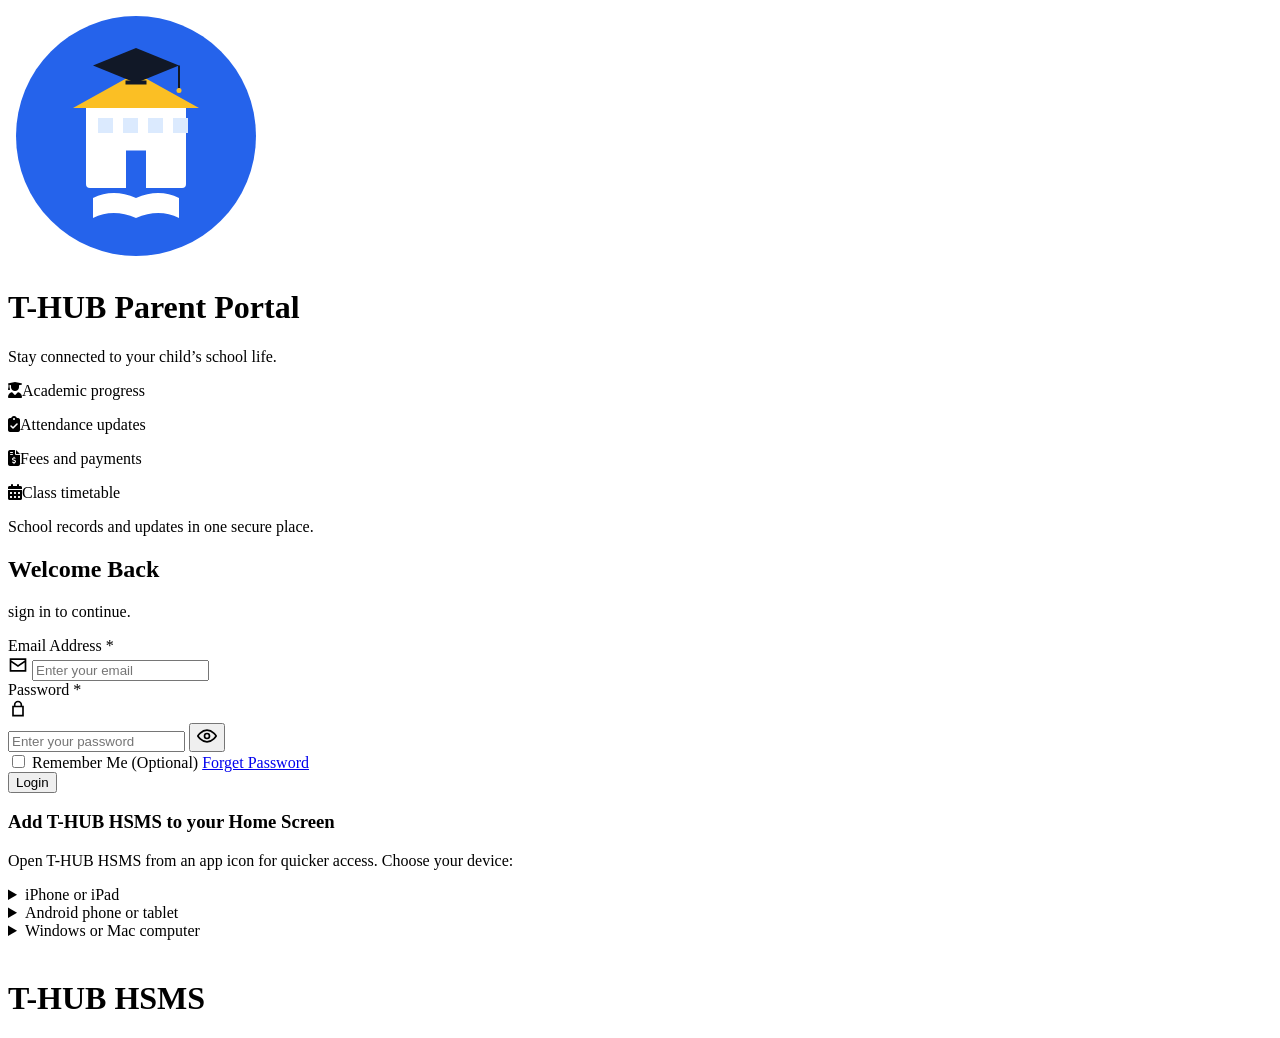
==== html/my-profile.html @ 1dec707d "km,l" ====
<!doctype html>
<html lang="en">
  <head>
    <meta
      http-equiv="Cache-Control"
      content="no-cache, no-store, must-revalidate"
    />
    <meta http-equiv="Pragma" content="no-cache" />
    <meta http-equiv="Expires" content="0" />
    <meta charset="UTF-8" />
    <meta
      name="viewport"
      content="width=device-width, initial-scale=1.0"
    />
    <title>T-HUB Parent Portal | My Profile</title>
    <link rel="stylesheet" href="/css/my-profile.css" />
    <link rel="stylesheet" href="/css/utils.css" />
    <link rel="preconnect" href="https://fontsgoogleapis.com" />
    <link rel="preconnect" href="https://fonts.gstatic.com" crossorigin />
    <link
      rel="stylesheet"
      href="https://fonts.googleapis.com/css2?family=Poppins:wght@300;400;500;600;700&display=swap"
      rel="stylesheet"
    />
    <link
      rel="stylesheet"
      href="https://cdnjs.cloudflare.com/ajax/libs/font-awesome/6.7.2/css/all.min.css"
    />
    <link rel="manifest" href="/manifest.webmanifest" />
    <link
      rel="apple-touch-icon"
      sizes="180x180"
      href="/icons/apple-touch-icon.png"
    />
    <meta name="apple-mobile-web-app-capable" content="yes" />
    <meta name="apple-mobile-web-app-title" content="T-HUB" />
    <meta name="apple-mobile-web-app-status-bar-style" content="default" />
    <meta name="mobile-web-app-capable" content="yes" />
    <meta name="theme-color" content="#2563eb" />
    <link rel="stylesheet" href="/css/app-visuals.css" />
  </head>
  <body>
    <section class="my-profiles-page" id="myProfile">
      <div class="page-header">
        <h2>My Profile</h2>
        <p>Manage profile information.</p>
      </div>

      <button id="backBtn" type="button" class="back-my-profiles-btn">
        <i class="fa-solid fa-chevron-left"></i>
        Back
      </button>

      <form id="myProfileForm" class="my-profiles-form">
        <div class="form-section" id="profileInformationSection">
          <h3>Update Profile Information</h3>

          <p
            id="profileInformationNotice"
            class="profile-information-notice"
            hidden
          ></p>

          <div class="avatar-upload-group">
            <div class="avatar-edit-container">
              <div class="my-profile-upload">
                <img
                  id="profileAvatar"
                  src="https://cdn-icons-png.flaticon.com/512/149/149071.png"
                  alt="Profile Picture"
                  style="
                    width: 150px;
                    height: 150px;
                    border-radius: 50%;
                    object-fit: cover;
                    display: block;
                    margin: 0 auto;
                  "
                  onerror="
                    this.onerror = null;
                    this.src =
                      'https://cdn-icons-png.flaticon.com/512/149/149071.png';
                  "
                />

                <div class="avatar-upload-actions" id="profilePhotoActions">
                  <label for="myProfilePhoto" class="btn-secondary upload-btn">
                    <i class="bx bx-upload"></i> Change Photo
                  </label>
                  <input
                    type="file"
                    id="myProfilePhoto"
                    accept="image/*"
                    hidden
                  />
                </div>
              </div>
            </div>
          </div>

          <div class="form-grid">
            <div class="form-group">
              <label for="fullName">Full Name</label>

              <input
                type="text"
                id="fullName"
                placeholder="Enter Full Name"
                required
              />
            </div>

            <div class="form-group">
              <label for="emailAddress">Email Address</label>

              <input
                type="email"
                id="emailAddress"
                placeholder="Enter Email Address"
                required
              />
            </div>

            <div class="form-group">
              <label for="phoneNumber">Phone Number</label>

              <input
                type="tel"
                id="phoneNumber"
                placeholder="Enter Phone Number"
                required
              />
            </div>
          </div>

          <div class="form-actions">
            <button
              type="reset"
              class="cancel-btn"
              id="resetProfileInfo"
            >
              Reset
            </button>

            <form
              id="profileForm"
              data-student-status="<%= studentStatusFromDB %>"
            >
              <button type="submit" id="saveProfileInfo" class="save-btn">
                Save Changes
              </button>
            </form>
          </div>
        </div>
      </form>

      <form id="changeMyPassword" class="my-profiles-form">
        <div class="form-section">
          <h3>Change Password</h3>

          <div class="form-grid">
            <div class="form-group">
              <label for="currentPassword">Current Password</label>

              <div class="password-field">
                <input
                  type="password"
                  id="currentPassword"
                  placeholder="Enter Current Password"
                  required
                />

                <button
                  type="button"
                  class="toggle-password"
                  onclick="togglePassword('currentPassword', this)"
                >
                  <svg
                    xmlns="http://www.w3.org/2000/svg"
                    width="20"
                    height="20"
                    viewBox="0 0 24 24"
                    fill="none"
                    stroke="currentColor"
                    stroke-width="2"
                    stroke-linecap="round"
                    stroke-linejoin="round"
                  >
                    <path d="M1 12s4-7 11-7 11 7 11 7-4 7-11 7S1 12 1 12z" />
                    <circle cx="12" cy="12" r="3" />
                  </svg>
                </button>
              </div>
            </div>

            <div class="form-group">
              <label for="newPassword">New Password</label>

              <div class="password-field">
                <input
                  type="password"
                  id="newPassword"
                  placeholder="Enter New Password"
                  required
                />

                <button
                  type="button"
                  class="toggle-password"
                  onclick="togglePassword('newPassword', this)"
                >
                  <svg
                    xmlns="http://www.w3.org/2000/svg"
                    width="20"
                    height="20"
                    viewBox="0 0 24 24"
                    fill="none"
                    stroke="currentColor"
                    stroke-width="2"
                    stroke-linecap="round"
                    stroke-linejoin="round"
                  >
                    <path d="M1 12s4-7 11-7 11 7 11 7-4 7-11 7S1 12 1 12z" />
                    <circle cx="12" cy="12" r="3" />
                  </svg>
                </button>
              </div>
            </div>

            <div class="form-group">
              <label for="confirmPassword">Confirm Password</label>

              <div class="password-field">
                <input
                  type="password"
                  id="confirmPassword"
                  placeholder="Confirm Password"
                  required
                />

                <button
                  type="button"
                  class="toggle-password"
                  onclick="togglePassword('confirmPassword', this)"
                >
                  <svg
                    xmlns="http://www.w3.org/2000/svg"
                    width="20"
                    height="20"
                    viewBox="0 0 24 24"
                    fill="none"
                    stroke="currentColor"
                    stroke-width="2"
                    stroke-linecap="round"
                    stroke-linejoin="round"
                  >
                    <path d="M1 12s4-7 11-7 11 7 11 7-4 7-11 7S1 12 1 12z" />
                    <circle cx="12" cy="12" r="3" />
                  </svg>
                </button>
              </div>
            </div>
          </div>

          <div class="form-actions">
            <button type="reset" class="cancel-btn">Reset</button>

            <button type="submit" class="savepassword-btn">Save Changes</button>
          </div>
        </div>
      </form>
    </section>

    <div id="toastContainer" class="toast-container"></div>

    <script src="https://cdn.jsdelivr.net/npm/@supabase/supabase-js@2.117.1"></script>
    <script src="/js/supabase.js"></script>
    <script src="/js/utils.js"></script>
    <script src="/js/my-profile.js"></script>
    <script src="/js/app-icons.js"></script>
  </body>
</html>
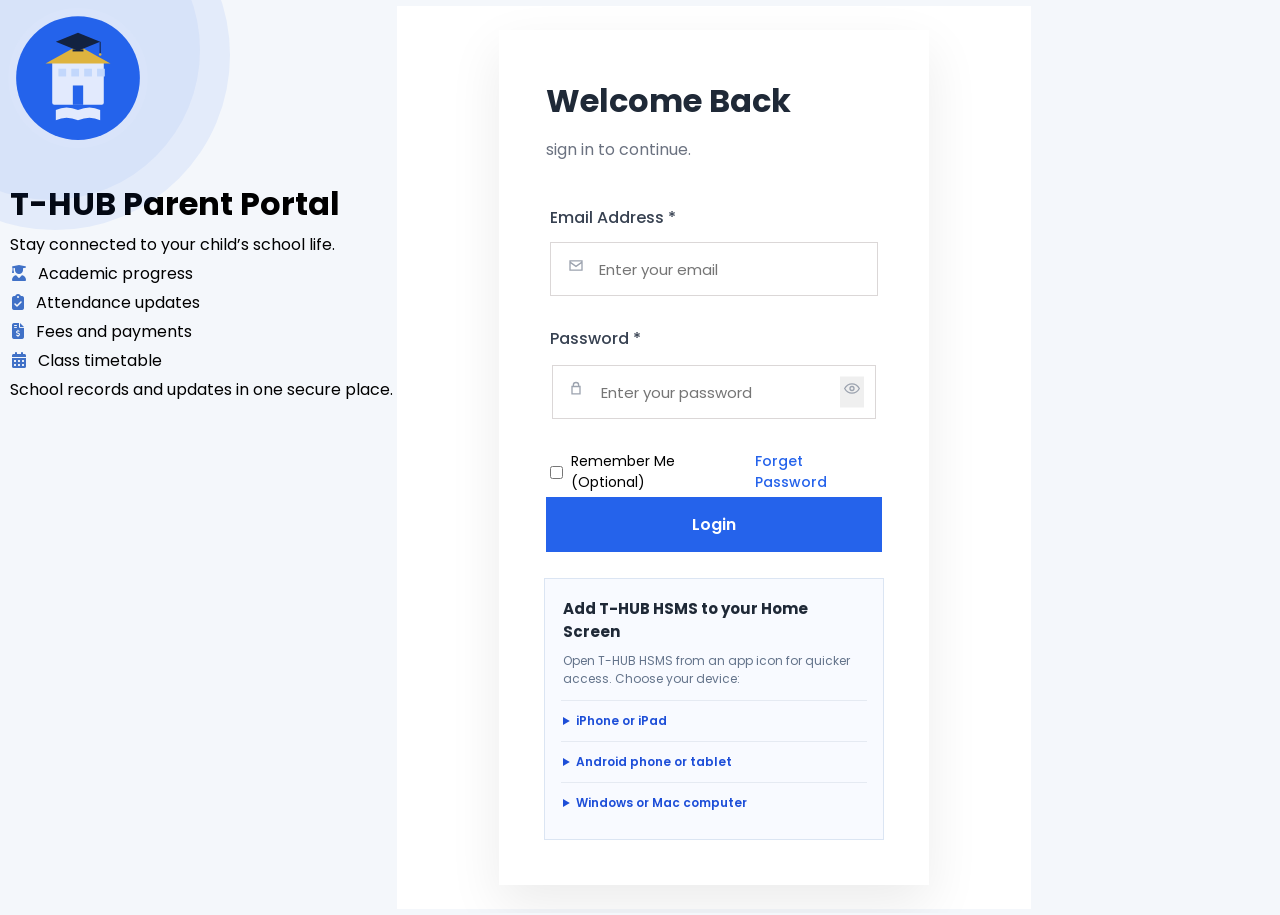
==== commit 74c3205e: "yghuj" ====
--- a/html/my-profile.html
+++ b/html/my-profile.html
@@ -10,10 +10,11 @@
     <meta charset="UTF-8" />
     <meta
       name="viewport"
-      content="width=device-width, initial-scale=1.0"
+      content="width=device-width, initial-scale=1.0, maximum-scale=1.0, user-scalable=no"
     />
     <title>T-HUB Parent Portal | My Profile</title>
     <link rel="stylesheet" href="/css/my-profile.css" />
+    <link rel="stylesheet" href="/css/parent-portal.css" />
     <link rel="stylesheet" href="/css/utils.css" />
     <link rel="preconnect" href="https://fontsgoogleapis.com" />
     <link rel="preconnect" href="https://fonts.gstatic.com" crossorigin />
@@ -39,17 +40,11 @@
     <meta name="theme-color" content="#2563eb" />
     <link rel="stylesheet" href="/css/app-visuals.css" />
   </head>
-  <body>
+  <body class="parent-portal">
     <section class="my-profiles-page" id="myProfile">
       <div class="page-header">
         <h2>My Profile</h2>
-        <p>Manage profile information.</p>
       </div>
-
-      <button id="backBtn" type="button" class="back-my-profiles-btn">
-        <i class="fa-solid fa-chevron-left"></i>
-        Back
-      </button>
 
       <form id="myProfileForm" class="my-profiles-form">
         <div class="form-section" id="profileInformationSection">
@@ -142,14 +137,15 @@
               Reset
             </button>
 
-            <form
+            <div
               id="profileForm"
               data-student-status="<%= studentStatusFromDB %>"
             >
               <button type="submit" id="saveProfileInfo" class="save-btn">
-                Save Changes
+                <i class="fa-solid fa-floppy-disk" aria-hidden="true"></i>
+                <span data-save-label>Save Changes</span>
               </button>
-            </form>
+            </div>
           </div>
         </div>
       </form>
@@ -270,6 +266,17 @@
         </div>
       </form>
     </section>
+    <nav class="parent-bottom-nav" aria-label="Parent portal navigation">
+      <a href="parent-dashboard.html">
+        <i class="fa-solid fa-house" aria-hidden="true"></i><span>Dashboard</span>
+      </a>
+      <a href="parent-academics.html">
+        <i class="fa-solid fa-graduation-cap" aria-hidden="true"></i><span>Academics</span>
+      </a>
+      <a class="is-active" href="parent-settings.html" aria-current="page">
+        <i class="fa-solid fa-gear" aria-hidden="true"></i><span>Settings</span>
+      </a>
+    </nav>
 
     <div id="toastContainer" class="toast-container"></div>
 
--- a/css/my-profile.css
+++ b/css/my-profile.css
@@ -0,0 +1,216 @@
+.my-profiles-page {
+  box-sizing: border-box;
+  display: grid;
+  gap: 14px;
+  padding: 18px 16px 28px;
+  width: 100%;
+}
+
+.page-header h2 {
+  color: #182941;
+  font-size: 1.35rem;
+  margin: 0;
+}
+
+.page-header p {
+  color: #6b7d97;
+  font-size: 0.82rem;
+  margin: 5px 0 0;
+}
+
+.back-my-profiles-btn {
+  align-items: center;
+  background: #fff;
+  border: 1px solid #dbe4f0;
+  border-radius: 20px;
+  color: #315b9e;
+  cursor: pointer;
+  display: inline-flex;
+  font: inherit;
+  font-size: 0.82rem;
+  gap: 8px;
+  justify-self: start;
+  min-height: 38px;
+  padding: 0 13px;
+}
+
+.my-profiles-form {
+  margin: 0;
+  min-width: 0;
+}
+
+.my-profiles-form .form-section {
+  background: #fff;
+  border: 1px solid #e4eaf2;
+  border-radius: 20px;
+  padding: 18px;
+}
+
+.my-profiles-form .form-section h3 {
+  color: #1c2e49;
+  font-size: 1rem;
+  margin: 0 0 16px;
+}
+
+.profile-information-notice:not([hidden]) {
+  background: #eff6ff;
+  border: 1px solid #bfdbfe;
+  border-radius: 20px;
+  color: #1e40af;
+  font-size: 0.82rem;
+  margin: 0 0 14px;
+  padding: 11px 13px;
+}
+
+.avatar-upload-group {
+  margin-bottom: 18px;
+}
+
+.avatar-edit-container {
+  display: flex;
+  justify-content: center;
+}
+
+.my-profile-upload {
+  display: grid;
+  gap: 12px;
+  justify-items: center;
+}
+
+.my-profile-upload > img {
+  border: 4px solid #fff;
+  box-shadow: 0 8px 24px rgb(27 43 71 / 14%);
+  max-height: 120px;
+  max-width: 120px;
+}
+
+.avatar-upload-actions .upload-btn {
+  align-items: center;
+  background: #eff5ff;
+  border: 1px solid #dbe7fb;
+  border-radius: 20px;
+  color: #2862ca;
+  cursor: pointer;
+  display: inline-flex;
+  font-size: 0.8rem;
+  font-weight: 600;
+  gap: 7px;
+  padding: 8px 13px;
+}
+
+.my-profiles-form .form-grid {
+  display: grid;
+  gap: 12px;
+  grid-template-columns: 1fr;
+}
+
+.my-profiles-form .form-group {
+  display: grid;
+  gap: 6px;
+  min-width: 0;
+}
+
+.my-profiles-form .form-group label {
+  color: #52647f;
+  font-size: 0.78rem;
+  font-weight: 600;
+}
+
+.my-profiles-form .form-group input {
+  background: #fff;
+  border: 1px solid #dbe4f0;
+  border-radius: 20px;
+  color: #172033;
+  font: inherit;
+  font-size: 0.85rem;
+  min-height: 44px;
+  padding: 9px 11px;
+  width: 100%;
+}
+
+.my-profiles-form .form-actions {
+  display: flex;
+  flex-wrap: wrap;
+  gap: 9px;
+  justify-content: flex-end;
+  margin-top: 16px;
+}
+
+.my-profiles-form .form-actions button {
+  border: 0;
+  border-radius: 20px;
+  cursor: pointer;
+  font: inherit;
+  font-size: 0.8rem;
+  font-weight: 600;
+  min-height: 40px;
+  padding: 0 15px;
+}
+
+.my-profiles-form .cancel-btn {
+  background: #f1f5f9;
+  color: #53647d;
+}
+
+.my-profiles-form .save-btn,
+.my-profiles-form .savepassword-btn {
+  background: #2563eb;
+  color: #fff;
+}
+
+.my-profiles-form #saveProfileInfo {
+  align-items: center;
+  display: inline-flex;
+  gap: 8px;
+  justify-content: center;
+  min-height: 46px;
+  min-width: 174px;
+  box-shadow: 0 4px 12px rgb(37 99 235 / 28%);
+}
+
+.my-profiles-form #saveProfileInfo:focus-visible {
+  outline: 2px solid #93c5fd;
+  outline-offset: 3px;
+}
+
+.my-profiles-form button:disabled {
+  cursor: wait;
+  opacity: 0.65;
+}
+
+.my-profiles-form .password-field {
+  align-items: center;
+  display: flex;
+  position: relative;
+}
+
+.my-profiles-form .password-field input {
+  padding-right: 46px;
+}
+
+.my-profiles-form .password-field button {
+  align-items: center;
+  background: transparent;
+  border: 0;
+  color: #71839e;
+  cursor: pointer;
+  display: inline-flex;
+  height: 40px;
+  justify-content: center;
+  padding: 0;
+  position: absolute;
+  right: 4px;
+  top: 2px;
+  width: 40px;
+}
+
+.my-profiles-form .password-field svg {
+  height: 18px;
+  width: 18px;
+}
+
+@media (min-width: 580px) {
+  .my-profiles-form .form-grid {
+    grid-template-columns: repeat(2, minmax(0, 1fr));
+  }
+}
--- a/css/parent-portal.css
+++ b/css/parent-portal.css
@@ -0,0 +1,2638 @@
+* {
+  box-sizing: border-box;
+}
+
+body.parent-portal {
+  margin: 0;
+  min-height: 100vh;
+  background: rgb(231, 226, 226);
+  font-family: Poppins, Arial, sans-serif;
+}
+
+body.parent-auth-checking {
+  background: #fff;
+  overflow: hidden;
+}
+
+body.parent-auth-checking > .parent-topbar,
+body.parent-auth-checking > .parent-main {
+  visibility: hidden;
+}
+
+.parent-auth-loading {
+  display: none;
+}
+
+body.parent-auth-checking .parent-auth-loading {
+  align-items: center;
+  background: #fff;
+  color: #334155;
+  display: flex;
+  inset: 0;
+  justify-content: center;
+  position: fixed;
+  z-index: 9999;
+}
+
+.parent-auth-loading__content {
+  display: grid;
+  gap: 12px;
+  justify-items: center;
+  padding: 24px;
+  text-align: center;
+}
+
+.parent-auth-loading__content img {
+  border-radius: 20px;
+  height: 92px;
+  width: 92px;
+}
+
+.parent-auth-loading__content h1 {
+  color: #172554;
+  font-size: clamp(20px, 5vw, 26px);
+  margin: 0;
+}
+
+.parent-auth-spinner {
+  animation: parent-auth-spin 0.8s linear infinite;
+  border: 3px solid #dbeafe;
+  border-radius: 50%;
+  border-top-color: #2563eb;
+  height: 30px;
+  width: 30px;
+}
+
+@keyframes parent-auth-spin {
+  to { transform: rotate(360deg); }
+}
+
+.parent-auth-loading__content p {
+  color: #64748b;
+  font-size: 14px;
+  margin: 0;
+}
+
+.parent-topbar {
+  align-items: center;
+  background: #ffffff;
+  border: 0.5px solid rgb(219, 215, 215);
+  display: flex;
+  justify-content: space-between;
+  min-height: 72px;
+  padding: 12px clamp(20px, 5vw, 72px);
+}
+
+.parent-brand {
+  align-items: center;
+  color: #172033;
+  display: flex;
+  font-size: 1.05rem;
+  font-weight: 700;
+  gap: 12px;
+  text-decoration: none;
+}
+.parent-brand > img {
+  border-radius: 20px;
+  display: block;
+  height: 42px;
+  object-fit: cover;
+  width: 42px;
+}
+.parent-brand small {
+  color: #60708a;
+  display: block;
+  font-size: 0.7rem;
+  font-weight: 500;
+}
+.parent-signout {
+  align-items: center;
+  background: transparent;
+  border: 0.5px solid #dce4ee;
+  color: #172033;
+  cursor: pointer;
+  display: inline-flex;
+  font: inherit;
+  font-size: 0.88rem;
+  gap: 8px;
+  padding: 9px 13px;
+  text-decoration: none;
+}
+.parent-main {
+  margin: 0 auto;
+  max-width: 1120px;
+  padding: 42px 22px 72px;
+}
+.parent-push-card {
+  align-items: center;
+  background: #fff;
+  border: 0.5px solid #dbe4f0;
+  display: flex;
+  gap: 20px;
+  justify-content: space-between;
+  margin: 0 0 28px;
+  padding: 20px 24px;
+}
+.parent-push-copy h2 {
+  color: #172033;
+  font-size: 1rem;
+  margin: 0;
+}
+.parent-push-copy h2 i {
+  color: #2563eb;
+  margin-right: 7px;
+}
+.parent-push-copy p {
+  color: #60708a;
+  font-size: 0.86rem;
+  line-height: 1.5;
+  margin: 6px 0 0;
+}
+.parent-push-toggle {
+  align-items: center;
+  background: #2563eb;
+  border: 0;
+  color: #fff;
+  cursor: pointer;
+  display: inline-flex;
+  flex: 0 0 auto;
+  font: inherit;
+  font-size: 0.88rem;
+  font-weight: 600;
+  gap: 9px;
+  justify-content: center;
+  min-height: 44px;
+  padding: 0 16px;
+}
+
+.parent-push-toggle:disabled {
+  cursor: not-allowed;
+  opacity: 0.65;
+}
+.parent-welcome {
+  margin-bottom: 32px;
+}
+.parent-eyebrow {
+  color: #2563eb;
+  font-size: 0.76rem;
+  font-weight: 700;
+  letter-spacing: 0.09em;
+  margin: 0 0 8px;
+  text-transform: uppercase;
+}
+
+.parent-badges {
+  font-size: 0.76rem;
+  font-weight: 700;
+  letter-spacing: 0.09em;
+  margin: 0 0 8px;
+  text-transform: uppercase;
+
+  color: #2563eb;
+  background-color: #eff6ff;
+  padding: 2px 8px;
+  margin-bottom: 10px;
+  width: fit-content;
+}
+
+.parent-welcome h1 {
+  font-size: clamp(1.8rem, 4vw, 2.5rem);
+  line-height: 1.2;
+  margin: 0;
+}
+.parent-welcome > p:last-child,
+.section-heading p,
+.selected-student-heading > div > p:last-child {
+  color: #60708a;
+  margin: 9px 0 0;
+}
+.children-section,
+.selected-student-panel,
+.parent-form {
+  background: #ffffff;
+  border: 0.5px solid rgb(219, 215, 215);
+}
+
+.children-section {
+  padding: 24px;
+}
+.section-heading {
+  align-items: center;
+  display: flex;
+  justify-content: space-between;
+  margin-bottom: 20px;
+}
+.section-heading h2,
+.selected-student-heading h2 {
+  font-size: 1.2rem;
+  margin: 0;
+}
+.section-heading p {
+  font-size: 0.9rem;
+}
+.parent-children {
+  display: grid;
+  gap: 14px;
+  grid-template-columns: repeat(auto-fit, minmax(min(100%, 275px), 1fr));
+}
+.parent-child-card {
+  align-items: center;
+  border: 0.5px solid rgb(219, 215, 215);
+  display: flex;
+  gap: 14px;
+  justify-content: space-between;
+  padding: 17px;
+}
+
+.parent-child-card.is-selected {
+  border-color: #2563eb;
+}
+.parent-child-info {
+  min-width: 0;
+}
+.parent-student-avatar-shell {
+  align-items: center;
+  background: #eaf1ff;
+  border: 0.5px solid #dce4ee;
+  border-radius: 50%;
+  color: #2563eb;
+  display: inline-flex;
+  flex: 0 0 52px;
+  height: 52px;
+  justify-content: center;
+  overflow: hidden;
+  position: relative;
+  width: 52px;
+}
+.parent-student-avatar-large {
+  flex-basis: 72px;
+  height: 72px;
+  width: 72px;
+}
+.parent-student-avatar-shell img {
+  height: 100%;
+  object-fit: cover;
+  position: absolute;
+  width: 100%;
+}
+.parent-student-avatar-shell img[hidden] {
+  display: none;
+}
+.parent-student-avatar-initials {
+  font-size: 0.9rem;
+  font-weight: 700;
+}
+.selected-student-identity,
+.record-student-heading {
+  align-items: center;
+  display: flex;
+  gap: 16px;
+  min-width: 0;
+}
+.record-student-heading h1 {
+  margin: 0;
+}
+.record-student-heading p {
+  color: #60708a;
+  margin: 9px 0 0;
+}
+.parent-child-info strong {
+  display: block;
+  font-size: 0.98rem;
+  overflow-wrap: anywhere;
+}
+.parent-child-info span {
+  color: #60708a;
+  display: block;
+  font-size: 0.82rem;
+  margin-top: 4px;
+}
+.parent-child-card button,
+.parent-primary-button {
+  background: #2563eb;
+  border: 0;
+  color: white;
+  cursor: pointer;
+  font: inherit;
+  font-size: 0.85rem;
+  font-weight: 600;
+  padding: 10px 13px;
+  white-space: nowrap;
+}
+
+.parent-state {
+  color: #60708a;
+  grid-column: 1 / -1;
+  margin: 0;
+  padding: 18px 0;
+  text-align: center;
+}
+.parent-state.is-error {
+  color: #b91c1c;
+}
+.parent-record-author {
+  display: inline-flex;
+  flex-direction: column;
+  gap: 2px;
+  min-width: 110px;
+}
+.parent-record-author strong {
+  color: #172033;
+  font-size: 0.82rem;
+  font-weight: 600;
+}
+.parent-record-author small {
+  color: #60708a;
+  font-size: 0.72rem;
+}
+.parent-record-author .parent-class-teacher-badge {
+  align-self: flex-start;
+  border: 0.5px solid #a7f3d0;
+  background: #ecfdf5;
+  color: #047857;
+  font-size: 0.65rem;
+  font-weight: 700;
+  line-height: 1.2;
+  padding: 3px 7px;
+}
+.parent-timetable-summary {
+  align-items: center;
+  display: flex;
+  flex-wrap: wrap;
+  gap: 10px 14px;
+  margin-bottom: 14px;
+}
+.parent-timetable-class-teacher {
+  align-items: center;
+  background: #ecfdf5;
+  border: 0.5px solid #a7f3d0;
+  color: #047857;
+  display: inline-flex;
+  flex-wrap: wrap;
+  gap: 4px 8px;
+  padding: 8px 12px;
+}
+.parent-timetable-class-teacher > span {
+  font-size: 0.75rem;
+  font-weight: 600;
+}
+.parent-timetable-class-teacher strong {
+  color: #065f46;
+  font-size: 0.85rem;
+}
+.parent-linked-parents {
+  margin-top: 22px;
+}
+ 
+.parent-link-search-label {
+  color: #475569;
+  display: block;
+  font-size: 13px;
+  margin: 0 0 6px;
+}
+.parent-portal .parent-link-search {
+  border: 0.5px solid rgb(219, 215, 215);
+  color: #0f172a;
+  font: inherit;
+  font-size: 13px;
+  margin-bottom: 14px;
+  min-height: 40px;
+  padding: 8px 10px;
+  width: 100%;
+}
+
+.parent-links-list {
+  display: grid;
+  gap: 10px;
+}
+
+.parent-portal .parent-link-row {
+  align-items: center;
+  border: 0.5px solid #cbd5e1;
+  display: flex;
+  gap: 12px;
+  justify-content: space-between;
+  padding: 12px;
+  min-width: 0;
+  box-sizing: border-box;
+}
+
+.parent-portal .parent-link-row > div:not(.parent-student-avatar-stack) {
+  flex: 1;
+  min-width: 0;
+}
+
+.parent-portal .parent-link-row button,
+.parent-link-row strong,
+.parent-link-row small,
+.parent-link-row span {
+  display: block;
+}
+
+.parent-link-row strong {
+  font-size: 0.95rem;
+  overflow-wrap: anywhere;
+  word-break: break-word;
+}
+
+.parent-link-row small {
+  color: #64748b;
+  font-size: 0.82rem;
+  margin-top: 2px;
+  overflow-wrap: anywhere;
+  word-break: break-all;
+}
+
+.parent-link-row span {
+  color: #60708a;
+  font-size: 0.82rem;
+  margin-top: 4px;
+  overflow-wrap: anywhere;
+  word-break: break-word;
+}
+
+.parent-link-row button {
+  background: #b91c1c;
+  border: 0;
+  color: white;
+  cursor: pointer;
+  flex-shrink: 0;
+  font: inherit;
+  font-size: 0.85rem;
+  font-weight: 600;
+  padding: 8px 12px;
+  white-space: nowrap;
+}
+
+.parent-link-row button:disabled {
+  cursor: wait;
+  opacity: 0.6;
+}
+
+/* Extra support for tiny mobile screens (< 380px) */
+@media (max-width: 380px) {
+  .parent-portal .parent-link-row {
+    flex-wrap: wrap;
+    gap: 8px;
+  }
+  .parent-portal .parent-link-row button {
+    width: 100%;
+    margin-top: 6px;
+    padding: 7px 0;
+    text-align: center;
+  }
+
+  .parent-signout,
+  .children-section,
+  .selected-student-panel,
+  .parent-form,
+  .parent-child-card,
+  .parent-child-card button,
+  .parent-primary-button,
+  .parent-portal .parent-link-row,
+  .parent-link-row button,
+  .parent-badges {
+    border-radius: 20px;
+  }
+}
+
+.parent-link-row button:disabled {
+  cursor: wait;
+  opacity: 0.6;
+}
+.parent-unlink-dialog {
+  border: 0;
+  box-shadow: 0 24px 70px rgb(15 23 42 / 28%);
+  color: #0f172a;
+  max-width: min(440px, calc(100vw - 32px));
+  padding: 0;
+  width: 100%;
+}
+.parent-unlink-dialog::backdrop {
+  background: rgb(15 23 42 / 58%);
+}
+.parent-unlink-dialog-content {
+  padding: 26px;
+}
+.parent-unlink-icon {
+  align-items: center;
+  background: #fee2e2;
+  color: #b91c1c;
+  display: inline-flex;
+  height: 44px;
+  justify-content: center;
+  width: 44px;
+}
+.parent-unlink-dialog h2 {
+  font-size: 1.15rem;
+  margin: 16px 0 8px;
+}
+.parent-unlink-dialog p {
+  color: #475569;
+  line-height: 1.55;
+  margin: 0;
+}
+.parent-unlink-dialog-actions {
+  display: flex;
+  gap: 10px;
+  justify-content: flex-end;
+  margin-top: 24px;
+}
+.parent-unlink-dialog-actions button {
+  cursor: pointer;
+  font: inherit;
+  font-size: 0.9rem;
+  font-weight: 600;
+  padding: 10px 14px;
+}
+.parent-unlink-cancel {
+  background: #1f2937;
+  border: 0.5px solid #1f2937;
+  color: #fff;
+}
+.parent-unlink-cancel:hover {
+  background: #111827;
+  border-color: #111827;
+}
+.parent-unlink-confirm {
+  background: #b91c1c;
+  border: 0.5px solid #b91c1c;
+  color: white;
+}
+
+.parent-portal .parent-signout-dialog {
+  border: 0;
+  box-shadow: 0 24px 70px rgb(15 23 42 / 28%);
+  color: #0f172a;
+  max-width: min(400px, calc(100vw - 32px));
+  padding: 0;
+  width: 100%;
+}
+.parent-portal .parent-signout-dialog::backdrop {
+  background: rgb(15 23 42 / 58%);
+}
+.parent-signout-dialog-content {
+  padding: 24px;
+}
+.parent-signout-dialog-icon {
+  align-items: center;
+  background: #fee2e2;
+  color: #dc2626;
+  display: inline-flex;
+  height: 42px;
+  justify-content: center;
+  width: 42px;
+}
+.parent-signout-dialog h2 {
+  font-size: 1.15rem;
+  margin: 14px 0 6px;
+}
+.parent-signout-dialog p {
+  color: #475569;
+  line-height: 1.5;
+  margin: 0;
+}
+.parent-signout-dialog-message:not(:empty) {
+  color: #b42318;
+  font-size: 0.85rem;
+  margin-top: 10px;
+}
+.parent-signout-dialog-actions {
+  display: flex;
+  gap: 10px;
+  justify-content: flex-end;
+  margin-top: 22px;
+}
+.parent-signout-dialog-actions button {
+  cursor: pointer;
+  font: inherit;
+  font-size: 0.85rem;
+  font-weight: 600;
+  min-height: 40px;
+  padding: 9px 13px;
+}
+.parent-signout-dialog-actions button:disabled {
+  cursor: wait;
+  opacity: 0.65;
+}
+.parent-signout-cancel {
+  background: #1f2937;
+  border: 0.5px solid #cbd5e1;
+  color: white;
+}
+.parent-signout-confirm {
+  background: #b42318;
+  border: 0.5px solid #dc2626;
+  color: white;
+}
+
+.parent-announcements {
+  border-top: 0.5px solid rgb(219, 215, 215);
+  margin-top: 22px;
+  padding-top: 18px;
+}
+.parent-announcements h3 {
+  margin: 0 0 14px;
+}
+.parent-announcement {
+  border: 0.5px solid rgb(219, 215, 215);
+  margin-bottom: 12px;
+  padding: 16px;
+}
+.parent-announcement h4 {
+  margin: 0 0 8px;
+}
+.parent-announcement p {
+  margin: 0 0 10px;
+  white-space: pre-wrap;
+}
+.parent-announcement-meta {
+  color: #60708a;
+  font-size: 0.82rem;
+}
+.parent-announcement[data-status="Important"] {
+  border-left: 5px solid #f59e0b;
+}
+.parent-announcement[data-status="Urgent"] {
+  border-left: 5px solid #dc2626;
+}
+.selected-student-panel {
+  margin-top: 22px;
+  padding: 24px;
+}
+.selected-student-heading {
+  align-items: center;
+  display: flex;
+  justify-content: space-between;
+}
+.selected-student-heading > i {
+  color: #16a36a;
+  font-size: 1.6rem;
+}
+
+.parent-record-links,
+.parent-record-tabs {
+  display: grid;
+  gap: 12px;
+  grid-template-columns: repeat(2, 1fr);
+  margin-top: 20px;
+}
+
+@media (min-width: 600px) {
+  .parent-record-links,
+  .parent-record-tabs {
+    grid-template-columns: repeat(auto-fit, minmax(190px, 1fr));
+  }
+}
+
+.parent-record-link,
+.parent-record-tabs a {
+  align-items: center;
+  background: #f7f9fc;
+  border: 0.5px solid rgb(219, 215, 215);
+  color: #172033;
+  display: flex;
+  font-size: 0.9rem;
+  font-weight: 600;
+  gap: 10px;
+  justify-content: center;
+  padding: 7px;
+  text-decoration: none;
+}
+
+.parent-record-link i,
+.parent-record-tabs i {
+  color: #2563eb;
+}
+.parent-record-link:hover,
+.parent-record-tabs a:hover,
+.parent-record-tabs a.is-active {
+  background: #eaf1ff;
+  border-color: #2563eb;
+  color: #1747ad;
+}
+.parent-records-main {
+  max-width: 1180px;
+}
+.parent-back-link {
+  color: #2563eb;
+  display: inline-flex;
+  font-size: 0.9rem;
+  font-weight: 600;
+  gap: 8px;
+  margin-bottom: 24px;
+  text-decoration: none;
+}
+.parent-record-panel {
+  background: #ffffff;
+  border: 0.5px solid rgb(219, 215, 215);
+  margin-top: 20px;
+  padding: 24px;
+}
+
+.parent-record-heading {
+  align-items: center;
+  display: flex;
+  justify-content: space-between;
+  margin-bottom: 18px;
+}
+.parent-record-heading h2 {
+  font-size: 1.25rem;
+  margin: 0;
+}
+
+.parent-record-filters {
+  align-items: end;
+  display: grid;
+  gap: 12px;
+  grid-template-columns: repeat(2, 1fr);
+  margin-bottom: 20px;
+}
+
+@media (min-width: 600px) {
+  .parent-record-filters {
+    grid-template-columns: repeat(auto-fit, minmax(200px, 1fr));
+  }
+}
+
+.parent-record-filters[hidden] {
+  display: none !important;
+}
+.parent-record-filters label {
+  color: #60708a;
+  display: grid;
+  font-size: 0.8rem;
+  font-weight: 600;
+  gap: 6px;
+}
+.parent-record-filters label[hidden] {
+  display: none !important;
+}
+.parent-record-filters select {
+  background: #fff;
+  border: 0.5px solid rgb(219, 215, 215);
+  color: #172033;
+  font: inherit;
+  min-height: 42px;
+  padding: 8px;
+  width: 100%;
+}
+
+.parent-portal .parent-record-filters select {
+  min-height: 44px;
+}
+
+.parent-record-filter-actions {
+  display: flex;
+  grid-column: 1 / -1;
+  justify-content: flex-end;
+  margin-top: 2px;
+  padding-top: 12px;
+  border-top: 1px solid #e2e8f0;
+}
+
+.parent-record-filter-button {
+  align-items: center;
+  appearance: none;
+  background: #2563eb;
+  border: 0;
+  color: #fff;
+  cursor: pointer;
+  display: inline-flex;
+  font: inherit;
+  font-size: 0.875rem;
+  font-weight: 600;
+  gap: 8px;
+  justify-content: center;
+  min-height: 40px;
+  padding: 9px 16px;
+  transition:
+    background-color 0.15s ease,
+    box-shadow 0.15s ease;
+}
+
+.parent-record-filter-button:hover {
+  background: #1d4ed8;
+}
+
+.parent-record-content {
+  width: 100%;
+}
+.parent-table-container {
+  overflow-x: auto;
+  -webkit-overflow-scrolling: touch;
+  width: 100%;
+  margin-bottom: 20px;
+}
+.parent-record-content table,
+.parent-table-container table {
+  border-collapse: collapse;
+  min-width: 680px;
+  width: 100%;
+}
+.parent-record-content th,
+.parent-record-content td {
+  border: 0.5px solid rgb(219, 215, 215);
+  padding: 12px 10px;
+  text-align: left;
+  vertical-align: top;
+}
+.parent-record-content th {
+  color: #60708a;
+  font-size: 0.77rem;
+  text-transform: uppercase;
+}
+.parent-record-content td {
+  font-size: 0.88rem;
+}
+.parent-record-content .parent-timetable-break {
+  background: #078b18;
+  color: #fff;
+  font-size: 1rem;
+  font-weight: 700;
+  letter-spacing: 0.28em;
+  text-align: center;
+  text-transform: uppercase;
+}
+.parent-record-content .parent-empty {
+  color: #60708a;
+  padding: 28px 12px;
+  text-align: center;
+}
+.parent-record-content .parent-error {
+  color: #b42318;
+}
+.parent-record-content ul {
+  margin: 0;
+  padding-left: 18px;
+}
+.parent-record-content .money {
+  font-variant-numeric: tabular-nums;
+  white-space: nowrap;
+}
+.parent-record-content .status-pill {
+  background: #eef2f7;
+  display: inline-block;
+  padding: 4px 9px;
+  white-space: nowrap;
+}
+
+.parent-record-content .status-success {
+  background: #dcfce7;
+  color: #166534;
+}
+.parent-record-content .status-danger {
+  background: #fee2e2;
+  color: #b91c1c;
+}
+.parent-record-content .status-warning {
+  background: #fef3c7;
+  color: #92400e;
+}
+.parent-record-content .status-info {
+  background: #dbeafe;
+  color: #1d4ed8;
+}
+.parent-record-content .status-neutral {
+  background: #eef2f7;
+  color: #475569;
+}
+.parent-form-main {
+  max-width: 700px;
+}
+.parent-form {
+  display: grid;
+  gap: 10px;
+  padding: 24px;
+}
+.parent-form label {
+  font-size: 0.88rem;
+  font-weight: 600;
+  margin-top: 8px;
+}
+.parent-form input,
+.parent-form select {
+  background: white;
+  border: 0.5px solid rgb(219, 215, 215);
+  color: #172033;
+  font: inherit;
+  min-height: 46px;
+  padding: 10px 12px;
+  width: 100%;
+}
+
+.parent-form-hint {
+  color: #60708a;
+  font-size: 0.78rem;
+  margin-top: -6px;
+}
+.parent-form-message {
+  color: #60708a;
+  font-size: 0.88rem;
+  min-height: 1.4em;
+}
+.parent-form-message.is-error {
+  color: #b42318;
+}
+.parent-form-message.is-success {
+  color: #067647;
+}
+.parent-primary-button {
+  justify-self: start;
+  min-height: 46px;
+}
+.parent-primary-button:disabled {
+  cursor: wait;
+  opacity: 0.65;
+}
+
+body.parent-portal {
+  background: #f6f5f5;
+  color: #111827;
+  font-family: "Poppins", sans-serif;
+}
+.parent-portal .parent-topbar {
+  min-height: 64px;
+  padding: 10px 15px;
+}
+.parent-portal .parent-signout {
+
+  background: #b42318;
+  border: 0.5px solid #dc2626;
+  color: white;
+
+  border: 0;
+  border-radius: 0;
+}
+
+.parent-portal .parent-form-main {
+  max-width: 760px;
+}
+.parent-portal .parent-welcome {
+  margin: 0 0 16px;
+}
+.parent-portal .parent-welcome h1 {
+  color: #111827;
+  font-size: 20px;
+  line-height: 1.2;
+  margin-bottom: -5px;
+}
+
+.parent-portal .parent-eyebrow {
+  color: #1d4ed8;
+}
+.parent-portal .children-section,
+.parent-portal .selected-student-panel,
+.parent-portal .parent-form,
+.parent-portal .parent-record-panel {
+  border: 0.5px solid rgb(219, 215, 215);
+}
+.parent-portal .parent-form {
+  gap: 8px;
+  padding: 20px;
+}
+.parent-portal .parent-child-card,
+.parent-portal .parent-record-link,
+.parent-portal .parent-record-tabs a,
+.parent-portal .portal-coming-soon {
+  border-radius: 0;
+}
+.parent-portal .parent-child-card,
+.parent-portal .parent-record-link,
+.parent-portal .parent-record-tabs a {
+  border-color: rgb(219, 215, 215);
+}
+.parent-portal .parent-form label {
+  color: #475569;
+  font-size: 13px;
+  margin-top: 8px;
+}
+.parent-portal .parent-form input,
+.parent-portal .parent-form select,
+.parent-portal .parent-record-filters select {
+  border: 0.5px solid rgb(219, 215, 215);
+  color: #0f172a;
+  font-size: 13px;
+  min-height: 40px;
+  padding: 8px 10px;
+}
+
+.parent-portal .parent-record-filters select {
+  min-height: 44px;
+}
+.parent-portal .parent-form-hint {
+  color: #64748b;
+}
+.parent-portal .parent-primary-button,
+.parent-portal .parent-child-card button {
+  background: #1d4ed8;
+  font-size: 13px;
+}
+.parent-portal .parent-primary-button:hover,
+.parent-portal .parent-child-card button:hover {
+  background: #1e40af;
+}
+.parent-portal .parent-back-link {
+  align-items: center;
+  background: #1f2937;
+  color: #fff;
+  display: inline-flex;
+  margin: 0 0 16px;
+  padding: 9px 13px;
+  text-decoration: none;
+}
+.parent-portal .parent-back-link:hover {
+  background: #111827;
+}
+
+@media (max-width: 600px) {
+  .parent-push-card {
+    align-items: stretch;
+    flex-direction: column;
+    gap: 14px;
+    padding: 18px;
+  }
+  .parent-push-toggle {
+    width: 100%;
+  }
+  .parent-topbar {
+    min-height: 64px;
+    padding: 10px 15px;
+  }
+  .parent-main {
+    padding: 28px 15px 48px;
+  }
+  .children-section,
+  .selected-student-panel {
+    padding: 18px;
+  }
+  .parent-record-panel {
+    padding: 18px;
+  }
+  .parent-record-content table {
+    min-width: 620px;
+  }
+  .parent-child-card {
+    align-items: flex-start;
+    flex-direction: column;
+  }
+  .parent-child-card button {
+    width: 100%;
+  }
+  .parent-portal .parent-brand > img {
+    border-radius: 10px;
+  }
+  .parent-portal .parent-signout,
+  .parent-push-card,
+  .parent-push-toggle,
+  .parent-badges {
+    border-radius: 20px;
+  }
+  .parent-portal .children-section,
+  .parent-portal .selected-student-panel,
+  .parent-portal .parent-form,
+  .parent-portal .parent-record-panel,
+  .parent-portal .parent-signout-dialog {
+    border-radius: 20px;
+  }
+  .parent-portal .parent-form input,
+  .parent-portal .parent-form select,
+  .parent-portal .parent-record-filters select,
+  .parent-signout-dialog-icon,
+  .parent-signout-dialog-actions button,
+  .parent-profile-header-card,
+  .parent-badge,
+  .contact-pill,
+  .contact-pill i,
+  .btn-change-profile,
+  .parent-record-author .parent-class-teacher-badge,
+.parent-timetable-class-teacher {
+    border-radius: 20px;
+  }
+  .parent-record-filter-button {
+    border-radius: 20px;
+    width: 100%;
+  }
+  .parent-portal .parent-child-card,
+  .parent-portal .parent-record-link,
+  .parent-portal .parent-record-tabs a,
+  .parent-portal .portal-coming-soon,
+  .parent-portal .parent-link-row {
+    border-radius: 20px;
+  }
+  .parent-portal .parent-primary-button,
+  .parent-portal .parent-child-card button,
+  .parent-portal .parent-link-row button,
+  .parent-portal .parent-unlink-dialog,
+  .parent-portal .parent-unlink-icon,
+  .parent-portal .parent-unlink-dialog-actions button {
+    border-radius: 20px;
+  }
+  .parent-portal .parent-back-link {
+    border-radius: 20px;
+  }
+
+  .parent-signout,
+  .children-section,
+  .selected-student-panel,
+  .parent-form,
+  .parent-child-card,
+  .parent-child-card button,
+  .parent-primary-button,
+  .parent-portal .parent-link-row,
+  .parent-link-row button,
+  .parent-record-link,
+  .parent-record-tabs a,
+  .parent-record-panel,
+  .parent-record-filters select,
+  .parent-record-content .status-pill,
+  .parent-form input,
+  .parent-form select,
+  .parent-stat-card {
+    border-radius: 10px;
+  }
+}
+
+.empty-state-wrapper {
+  display: flex;
+  justify-content: center;
+  align-items: center;
+  width: 100%;
+  min-height: 300px;
+}
+
+.empty-state-card .icon-wrapper {
+  display: inline-flex;
+  align-items: center;
+  justify-content: center;
+  width: 64px;
+  height: 64px;
+  background-color: #f1f5f9;
+  color: #64748b;
+  border-radius: 50%;
+  margin-bottom: 1rem;
+}
+
+.empty-state-card .parent-state {
+  font-size: 0.925rem;
+  max-width: 380px;
+  margin: 0 auto;
+}
+
+.parent-stats-grid {
+  display: grid;
+  gap: 14px;
+  grid-template-columns: repeat(auto-fit, minmax(180px, 1fr));
+  margin-bottom: 24px;
+}
+
+.parent-stat-card {
+  background: #ffffff;
+  border: 0.5px solid rgb(219, 215, 215);
+  padding: 16px 18px;
+  display: flex;
+  flex-direction: column;
+}
+
+.parent-stat-label {
+  color: #60708a;
+  font-size: 0.78rem;
+  font-weight: 600;
+  text-transform: uppercase;
+  letter-spacing: 0.03em;
+}
+
+.parent-stat-value {
+  color: #172033;
+  font-size: 1.85rem;
+  font-weight: 700;
+  margin: 6px 0 2px;
+  line-height: 1.2;
+}
+
+.parent-stat-sub {
+  color: #8b99ad;
+  font-size: 0.8rem;
+  margin-top: auto;
+}
+
+.parent-stat-value.text-success {
+  color: #166534;
+}
+
+.parent-stat-value.text-danger {
+  color: #b91c1c;
+}
+
+.parent-stat-value.text-warning {
+  color: #92400e;
+}
+
+.parent-stat-value.text-primary {
+  color: #2563eb;
+}
+
+.parent-profile-header-card {
+  background: #ffffff;
+  border: 0.5px solid rgb(219, 215, 215);
+  padding: 24px;
+}
+
+.parent-profile-main {
+  display: flex;
+  align-items: center;
+  gap: 20px;
+  margin-bottom: 20px;
+}
+
+.parent-avatar-shell {
+  position: relative;
+  display: flex;
+  align-items: center;
+  justify-content: center;
+  width: 72px;
+  height: 72px;
+  min-width: 72px;
+  border-radius: 50%;
+  background: #e2e8f0;
+  color: #334155;
+  font-weight: 700;
+  font-size: 1.5rem;
+  overflow: hidden;
+  border-top: 0.5px solid rgb(219, 215, 215);
+}
+
+.parent-avatar {
+  width: 100%;
+  height: 100%;
+  object-fit: cover;
+}
+
+.parent-badge {
+  display: inline-block;
+  font-size: 0.75rem;
+  font-weight: 700;
+  letter-spacing: 0.05em;
+  color: #2563eb;
+  background-color: #eff6ff;
+  padding: 2px 8px;
+  margin-bottom: 4px;
+}
+
+.parent-subtitle {
+  font-size: 0.875rem;
+  color: #64748b;
+  margin: 4px 0 0 0;
+}
+
+.parent-contact-grid {
+  display: grid;
+  grid-template-columns: repeat(auto-fit, minmax(220px, 1fr));
+  gap: 12px;
+  padding-top: 16px;
+  border-top: 0.5px solid rgb(219, 215, 215);
+}
+
+.contact-pill {
+  display: flex;
+  align-items: center;
+  gap: 12px;
+  background: #f8fafc;
+  border: 0.5px solid rgb(219, 215, 215);
+  padding: 10px 14px;
+}
+
+.contact-pill i {
+  font-size: 1.1rem;
+  color: #2563eb;
+  background: #ffffff;
+  padding: 8px;
+  border: 0.5px solid rgb(219, 215, 215);
+}
+
+.pill-label {
+  display: block;
+  font-size: 0.725rem;
+  text-transform: uppercase;
+  font-weight: 600;
+  letter-spacing: 0.03em;
+  color: #94a3b8;
+}
+
+.pill-value {
+  font-size: 0.875rem;
+  font-weight: 600;
+  color: #1e293b;
+  word-break: break-all;
+}
+
+.parent-profile-actions {
+  margin-top: 16px;
+  padding-top: 16px;
+  border-top: 0.5px solid rgb(219, 215, 215);
+}
+
+.btn-change-profile {
+  display: inline-flex;
+  align-items: center;
+  justify-content: center;
+  gap: 8px;
+  background-color: #2563eb;
+  color: #ffffff;
+  padding: 8px;
+  font-size: 0.975rem;
+  font-weight: 600;
+  text-decoration: none;
+  width: 100%;
+}
+
+.btn-change-profile i {
+  font-size: 0.9rem;
+}
+
+@media (max-width: 600px) {
+  .parent-stats-grid {
+    grid-template-columns: repeat(2, minmax(0, 1fr));
+  }
+
+  .parent-stats-grid > .parent-stat-card:only-child {
+    grid-column: 1 / -1;
+  }
+
+  .parent-stat-label {
+    font-size: 0.68rem;
+  }
+
+  .parent-stat-value {
+    font-size: 1.5rem;
+  }
+
+  .parent-stat-sub {
+    font-size: 0.7rem;
+  }
+}
+
+/* Mobile-first family portal layout inspired by the supplied reference. */
+html {
+  scroll-padding-bottom: 100px;
+}
+
+body.parent-portal {
+  background: #f4f5f8;
+  color: #172033;
+}
+
+.parent-portal .parent-topbar {
+  background: #fff;
+  border: 0;
+  border-bottom: 1px solid #e8edf4;
+  margin: 0 auto;
+  max-width: 620px;
+  min-height: 62px;
+  padding: 8px 18px;
+  position: sticky;
+  top: 0;
+  z-index: 20;
+}
+
+.parent-portal .parent-brand {
+  color: #172033;
+  font-size: 1rem;
+  gap: 10px;
+}
+
+.parent-portal .parent-brand > img {
+  border: 1px solid #e6edf7;
+  border-radius: 50%;
+  height: 40px;
+  width: 40px;
+}
+
+.parent-portal .parent-signout {
+  background: #fff;
+  border: 1px solid #dbe4f0;
+  border-radius: 20px;
+  color: #52647f;
+  font-size: 0.8rem;
+  min-height: 38px;
+  padding: 0 12px;
+}
+
+.parent-main,
+.parent-records-main {
+  display: flex;
+  flex-direction: column;
+  gap: 16px;
+  margin: 0 auto;
+  max-width: 620px;
+  padding: 10px 16px calc(106px + env(safe-area-inset-bottom));
+}
+
+.parent-portal .parent-welcome {
+  margin: 0;
+  order: 1;
+}
+
+.parent-profile-header-card {
+  background: transparent;
+  border: 0;
+  padding: 14px 8px 4px;
+  text-align: center;
+}
+
+.parent-profile-main {
+  align-items: center;
+  flex-direction: column;
+  gap: 12px;
+  margin: 0;
+}
+
+.parent-portal .parent-avatar-shell.parent-avatar-large {
+  background: #fff;
+  border: 4px solid #fff;
+  box-shadow: 0 8px 24px rgb(27 43 71 / 14%);
+  height: 112px;
+  min-width: 112px;
+  width: 112px;
+}
+
+.parent-welcome-details {
+  display: grid;
+  justify-items: center;
+}
+
+.parent-welcome-details .parent-badge {
+  background: transparent;
+  color: #6b7d97;
+  font-size: 0.68rem;
+  letter-spacing: 0.11em;
+  margin: 0 0 5px;
+  padding: 0;
+}
+
+.parent-portal .parent-welcome h1 {
+  color: #16243b;
+  font-size: clamp(1.25rem, 5vw, 1.65rem);
+  font-weight: 700;
+  line-height: 1.25;
+  margin: 0;
+}
+
+.parent-account-email {
+  color: #667a98;
+  display: block;
+  font-size: 0.9rem;
+  margin-top: 5px;
+  overflow-wrap: anywhere;
+}
+
+.parent-contact-grid {
+  border: 0;
+  display: flex;
+  justify-content: center;
+  margin: 8px 0 0;
+  padding: 0;
+}
+
+.parent-contact-grid .contact-pill {
+  background: transparent;
+  border: 0;
+  gap: 7px;
+  padding: 0;
+}
+
+.parent-contact-grid .contact-pill i {
+  background: transparent;
+  border: 0;
+  color: #71839e;
+  font-size: 0.82rem;
+  padding: 0;
+}
+
+.parent-contact-grid .pill-label {
+  display: none;
+}
+
+.parent-contact-grid .pill-value {
+  color: #71839e;
+  font-size: 0.8rem;
+  font-weight: 500;
+}
+
+.parent-profile-actions {
+  border: 0;
+  margin: 8px 0 0;
+  padding: 0;
+}
+
+.parent-portal .btn-change-profile {
+  background: #fff;
+  border: 1px solid #dbe4f0;
+  border-radius: 20px;
+  color: #315b9e;
+  font-size: 0.82rem;
+  padding: 8px 14px;
+  width: auto;
+}
+
+.parent-refresh-button {
+  align-items: center;
+  background: #fff;
+  border: 1px solid #dbe4f0;
+  border-radius: 20px;
+  color: #315b9e;
+  cursor: pointer;
+  display: inline-flex;
+  font: inherit;
+  font-size: 0.82rem;
+  font-weight: 600;
+  gap: 7px;
+  justify-content: center;
+  margin: 0 6px 0 0;
+  min-height: 36px;
+  padding: 0 13px;
+}
+
+.parent-portal .children-section {
+  background: transparent;
+  border: 0;
+  order: 2;
+  padding: 4px 0 0;
+}
+
+.parent-portal .section-heading {
+  margin: 0 0 11px;
+}
+
+.parent-portal .section-heading h2 {
+  color: #192a43;
+  font-size: 1.08rem;
+  margin: 0;
+}
+
+.parent-portal .section-heading p {
+  font-size: 0.8rem;
+  margin-top: 3px;
+}
+
+.parent-children {
+  display: grid;
+  gap: 10px;
+  grid-template-columns: 1fr;
+}
+
+.parent-portal .parent-child-card {
+  align-items: center;
+  background: #fff;
+  border: 1px solid #e4eaf2;
+  border-radius: 20px;
+  box-shadow: 0 2px 8px rgb(27 43 71 / 4%);
+  display: grid;
+  gap: 10px 12px;
+  grid-template-columns: 48px minmax(0, 1fr) auto;
+  padding: 13px;
+}
+
+.parent-portal .parent-child-card.is-selected {
+  border-color: #8db5ff;
+  box-shadow: 0 0 0 2px rgb(37 99 235 / 9%);
+}
+
+.parent-portal .parent-child-card .parent-student-avatar-shell {
+  grid-row: 1 / span 2;
+  height: 48px;
+  width: 48px;
+}
+
+.parent-portal .parent-child-info strong {
+  color: #1c2e49;
+  font-size: 0.9rem;
+}
+
+.parent-portal .parent-child-info span {
+  font-size: 0.72rem;
+  line-height: 1.35;
+  margin-top: 2px;
+}
+
+.parent-portal .parent-child-card button {
+  align-self: center;
+  background: #eff5ff;
+  border: 0;
+  border-radius: 20px;
+  color: #2862ca;
+  font-size: 0.72rem;
+  grid-column: 3;
+  grid-row: 1 / span 2;
+  min-height: 34px;
+  padding: 0 11px;
+  width: auto;
+}
+
+.parent-portal .selected-student-panel {
+  background: transparent;
+  border: 0;
+  display: grid;
+  gap: 12px;
+  margin: 0;
+  order: 3;
+  padding: 0;
+}
+
+.parent-portal .selected-student-panel[hidden] {
+  display: none !important;
+}
+
+.parent-portal .selected-student-heading {
+  background: #fff;
+  border: 1px solid #e4eaf2;
+  border-radius: 20px;
+  padding: 14px;
+}
+
+.parent-portal .selected-student-heading .parent-badge {
+  background: transparent;
+  color: #71839e;
+  font-size: 0.64rem;
+  margin: 0 0 3px;
+  padding: 0;
+}
+
+.parent-portal .selected-student-heading h2 {
+  color: #1c2e49;
+  font-size: 1rem;
+}
+
+.parent-portal .selected-student-heading > div > p:last-child {
+  font-size: 0.72rem;
+  line-height: 1.4;
+  margin-top: 4px;
+}
+
+.parent-record-links {
+  background: #fff;
+  border: 1px solid #e4eaf2;
+  border-radius: 20px;
+  display: grid;
+  gap: 0;
+  grid-template-columns: 1fr;
+  margin: 0;
+  overflow: hidden;
+}
+
+.parent-portal .parent-record-link {
+  background: #fff;
+  border: 0;
+  border-bottom: 1px solid #edf1f6;
+  border-radius: 0;
+  color: #172b47;
+  display: grid;
+  font-size: 0.92rem;
+  gap: 0 13px;
+  grid-template-columns: 52px 1fr 14px;
+  justify-content: initial;
+  min-height: 78px;
+  padding: 10px 14px;
+  text-align: left;
+  text-decoration: none;
+}
+
+.parent-portal .parent-record-link:last-child {
+  border-bottom: 0;
+}
+
+.parent-portal .parent-record-link > i:first-child {
+  align-items: center;
+  background: #edf4ff;
+  border-radius: 50%;
+  color: #2864d7;
+  display: inline-flex;
+  font-size: 1.1rem;
+  height: 52px;
+  justify-content: center;
+  width: 52px;
+}
+
+.parent-portal .parent-record-link .parent-link-chevron {
+  color: #95a6bf;
+  font-size: 0.9rem;
+}
+
+.parent-portal .parent-record-link:hover {
+  background: #f9fbff;
+  color: #1747ad;
+}
+
+.parent-portal .parent-announcements {
+  background: #fff;
+  border: 1px solid #e4eaf2;
+  border-radius: 20px;
+  margin: 0;
+  padding: 16px;
+  scroll-margin-bottom: 110px;
+}
+
+.parent-portal .parent-announcements h3 {
+  color: #1c2e49;
+  font-size: 1rem;
+}
+
+.parent-portal .parent-announcement {
+  border-color: #e4eaf2;
+  border-radius: 20px;
+  padding: 13px;
+}
+
+.parent-portal .parent-push-card {
+  background: #fff;
+  border: 1px solid #e4eaf2;
+  border-radius: 20px;
+  margin: 0;
+  order: 4;
+  padding: 16px;
+}
+
+.parent-portal .parent-push-toggle {
+  border-radius: 20px;
+}
+
+.parent-bottom-nav {
+  align-items: stretch;
+  backdrop-filter: blur(16px);
+  background: rgb(255 255 255 / 96%);
+  border-top: 1px solid #e4eaf2;
+  bottom: 0;
+  display: grid;
+  grid-template-columns: repeat(3, minmax(0, 1fr));
+  left: 50%;
+  max-width: 620px;
+  padding: 7px 10px calc(7px + env(safe-area-inset-bottom));
+  position: fixed;
+  transform: translateX(-50%);
+  width: 100%;
+  z-index: 1000;
+}
+
+.parent-bottom-nav a {
+  align-items: center;
+  border-radius: 20px;
+  color: #697b96;
+  display: flex;
+  flex-direction: column;
+  gap: 3px;
+  justify-content: center;
+  min-height: 58px;
+  min-width: 0;
+  padding: 5px 2px;
+  text-decoration: none;
+}
+
+.parent-bottom-nav a i {
+  font-size: 1.15rem;
+  line-height: 1.1;
+}
+
+.parent-bottom-nav a span {
+  font-size: clamp(0.62rem, 2.5vw, 0.72rem);
+  font-weight: 600;
+  line-height: 1.15;
+  white-space: nowrap;
+}
+
+.parent-bottom-nav a.is-active {
+  background: #edf4ff;
+  color: #2864d7;
+}
+
+.parent-portal .parent-records-main {
+  max-width: 620px;
+}
+
+.parent-records-main .parent-welcome {
+  order: 1;
+}
+
+.parent-records-main .parent-record-tabs {
+  display: flex;
+  gap: 7px;
+  margin: 0;
+  order: 2;
+  overflow-x: auto;
+  padding-bottom: 2px;
+}
+
+.parent-portal .parent-record-tabs a {
+  background: #fff;
+  border: 1px solid #dfe7f1;
+  border-radius: 20px;
+  flex: 0 0 auto;
+  font-size: 0.77rem;
+  justify-content: center;
+  min-height: 40px;
+  padding: 0 13px;
+  white-space: nowrap;
+}
+
+.parent-portal .parent-record-panel {
+  background: #fff;
+  border: 1px solid #e4eaf2;
+  border-radius: 20px;
+  margin: 0;
+  order: 3;
+  padding: 16px;
+}
+
+.parent-records-main .parent-back-link {
+  align-self: flex-start;
+  background: #fff;
+  border: 1px solid #dbe4f0;
+  border-radius: 20px;
+  color: #315b9e;
+  margin: 0 0 12px;
+  padding: 7px 12px;
+}
+
+.record-student-heading {
+  background: #fff;
+  border: 1px solid #e4eaf2;
+  border-radius: 20px;
+  padding: 14px;
+}
+
+.record-student-heading h1 {
+  color: #1c2e49;
+  font-size: 1.05rem;
+}
+
+.record-student-heading p {
+  font-size: 0.76rem;
+  line-height: 1.4;
+  margin-top: 4px;
+}
+
+.parent-record-heading h2 {
+  color: #1c2e49;
+  font-size: 1.05rem;
+}
+
+.parent-portal .parent-record-filters {
+  grid-template-columns: repeat(2, minmax(0, 1fr));
+}
+
+.parent-portal .parent-record-content {
+  overflow-x: auto;
+}
+
+.parent-portal .parent-record-content table {
+  min-width: 580px;
+}
+
+.my-profiles-page {
+  margin: 0 auto;
+  max-width: 620px;
+  padding-bottom: calc(100px + env(safe-area-inset-bottom));
+}
+
+@media (max-width: 380px) {
+  .parent-portal .parent-child-card {
+    grid-template-columns: 42px minmax(0, 1fr);
+  }
+
+  .parent-portal .parent-child-card .parent-student-avatar-shell {
+    height: 42px;
+    width: 42px;
+  }
+
+  .parent-portal .parent-child-card button {
+    grid-column: 2;
+    grid-row: auto;
+    justify-self: start;
+  }
+}
+
+.parent-academics-main,
+.parent-settings-main {
+  gap: 14px;
+}
+
+.parent-academics-heading,
+.parent-settings-heading {
+  padding: 0 2px 2px;
+}
+
+.parent-academics-heading h1,
+.parent-settings-heading h1 {
+  color: #182941;
+  font-size: 1.35rem;
+  margin: 0;
+}
+
+.parent-academics-heading > p:last-child,
+.parent-settings-heading > p:last-child {
+  color: #6b7d97;
+  font-size: 0.82rem;
+  margin: 5px 0 0;
+}
+
+.parent-academics-main > .parent-back-link,
+.parent-settings-main > .parent-back-link {
+  align-self: flex-start;
+  background: #fff;
+  border: 1px solid #dbe4f0;
+  border-radius: 20px;
+  color: #315b9e;
+  margin: 0;
+  padding: 7px 12px;
+}
+
+.parent-academics-main .record-student-heading {
+  gap: 13px;
+  min-height: 106px;
+}
+
+.parent-academics-main .record-student-heading h2 {
+  color: #172b47;
+  font-size: 1.05rem;
+  margin: 0;
+}
+
+.parent-academics-main .record-student-heading p {
+  color: #6b7d97;
+  font-size: 0.76rem;
+  line-height: 1.4;
+  margin: 5px 0 0;
+}
+
+.parent-academics-cards {
+  background: #fff;
+  border: 1px solid #e4eaf2;
+  border-radius: 20px;
+  display: grid;
+  grid-template-columns: 1fr;
+  overflow: hidden;
+}
+
+.parent-portal .parent-academics-cards .parent-record-link {
+  grid-template-columns: 52px minmax(0, 1fr) 14px;
+  min-height: 82px;
+}
+
+.parent-academics-cards .parent-record-link > span {
+  display: grid;
+  gap: 3px;
+}
+
+.parent-academics-cards .parent-record-link strong {
+  color: #172b47;
+  font-size: 0.88rem;
+}
+
+.parent-academics-cards .parent-record-link small {
+  color: #71839e;
+  font-size: 0.72rem;
+  font-weight: 400;
+}
+
+.parent-academics-empty {
+  background: #fff;
+  border: 1px solid #e4eaf2;
+  border-radius: 20px;
+  color: #6b7d97;
+  font-size: 0.85rem;
+  line-height: 1.5;
+  padding: 18px;
+}
+
+.parent-academics-empty[hidden],
+.parent-academics-cards[hidden],
+.record-student-heading[hidden] {
+  display: none !important;
+}
+
+.parent-settings-list {
+  background: #fff;
+  border: 1px solid #e4eaf2;
+  border-radius: 20px;
+  overflow: hidden;
+}
+
+.parent-setting-row {
+  align-items: center;
+  border-bottom: 1px solid #edf1f6;
+  color: #172b47;
+  display: grid;
+  gap: 11px;
+  grid-template-columns: 42px minmax(0, 1fr) auto;
+  min-height: 80px;
+  padding: 12px 14px;
+  text-decoration: none;
+}
+
+.parent-setting-signout {
+  background: #fff;
+  border-left: 0;
+  border-right: 0;
+  border-top: 0;
+  cursor: pointer;
+  font: inherit;
+  text-align: left;
+  width: 100%;
+}
+
+.parent-setting-signout .parent-setting-icon {
+  background: #fff1f2;
+  color: #d12f45;
+}
+
+.parent-setting-row:last-child {
+  border-bottom: 0;
+}
+
+.parent-setting-icon {
+  align-items: center;
+  background: #edf4ff;
+  border-radius: 50%;
+  color: #2864d7;
+  display: inline-flex;
+  height: 42px;
+  justify-content: center;
+  width: 42px;
+}
+
+.parent-setting-copy {
+  display: grid;
+  gap: 3px;
+  min-width: 0;
+}
+
+.parent-setting-copy strong {
+  font-size: 0.88rem;
+}
+
+.parent-setting-copy small {
+  color: #71839e;
+  font-size: 0.72rem;
+  line-height: 1.4;
+}
+
+.parent-setting-chevron {
+  color: #95a6bf;
+  font-size: 0.85rem;
+}
+
+.parent-setting-notifications .parent-push-toggle {
+  border-radius: 20px;
+  font-size: 0.72rem;
+  min-height: 34px;
+  padding: 0 11px;
+  width: auto;
+}
+
+.parent-setting-theme #dashboardThemeToggle {
+  min-height: 36px;
+  padding: 6px 10px;
+  white-space: nowrap;
+}
+
+body.app-dark.parent-portal {
+  background: #111 !important;
+  color: #eee;
+}
+
+body.app-dark.parent-portal main {
+  color: #eee;
+}
+
+body.app-dark.parent-portal .parent-topbar,
+body.app-dark.parent-portal .parent-bottom-nav,
+body.app-dark.parent-portal .parent-profile-header-card,
+body.app-dark.parent-portal .parent-child-card,
+body.app-dark.parent-portal .selected-student-heading,
+body.app-dark.parent-portal .parent-record-links,
+body.app-dark.parent-portal .parent-record-link,
+body.app-dark.parent-portal .parent-record-panel,
+body.app-dark.parent-portal .parent-record-tabs a,
+body.app-dark.parent-portal .parent-settings-list,
+body.app-dark.parent-portal .parent-setting-row,
+body.app-dark.parent-portal .parent-academics-cards,
+body.app-dark.parent-portal .parent-academics-empty,
+body.app-dark.parent-portal .parent-announcements,
+body.app-dark.parent-portal .parent-announcement,
+body.app-dark.parent-portal .parent-push-card,
+body.app-dark.parent-portal .record-student-heading {
+  background-color: #222;
+  border-color: #333;
+  color: #999;
+}
+
+body.app-dark.parent-portal .parent-brand,
+body.app-dark.parent-portal .parent-welcome h1,
+body.app-dark.parent-portal .section-heading h2,
+body.app-dark.parent-portal .parent-child-info strong,
+body.app-dark.parent-portal .selected-student-heading h2,
+body.app-dark.parent-portal .record-student-heading h1,
+body.app-dark.parent-portal .record-student-heading h2,
+body.app-dark.parent-portal .parent-record-link,
+body.app-dark.parent-portal .parent-record-heading h2,
+body.app-dark.parent-portal .parent-setting-copy strong,
+body.app-dark.parent-portal .parent-academics-heading h1,
+body.app-dark.parent-portal .parent-settings-heading h1,
+body.app-dark.parent-portal .parent-academics-cards .parent-record-link strong {
+  color: #999;
+}
+
+body.app-dark.parent-portal .parent-record-link > i:first-child,
+body.app-dark.parent-portal .parent-setting-icon {
+  background: #333;
+  color: #888;
+}
+
+body.app-dark.parent-portal .parent-student-avatar-shell,
+body.app-dark.parent-portal .parent-avatar-shell {
+  background: #333;
+  border-color: #444;
+  color: #888;
+}
+
+body.app-dark.parent-portal .parent-bottom-nav a {
+  color: #777;
+}
+
+body.app-dark.parent-portal .parent-bottom-nav a.is-active {
+  background: #333;
+  color: #999;
+}
+
+body.app-dark.parent-portal :is(
+  .parent-account-email,
+  .parent-contact-grid .pill-value,
+  .parent-child-info span,
+  .selected-student-heading > div > p:last-child,
+  .parent-academics-heading > p:last-child,
+  .parent-settings-heading > p:last-child,
+  .parent-setting-copy small,
+  .parent-academics-cards .parent-record-link small,
+  .record-student-heading p
+) {
+  color: #888;
+}
+
+body.app-dark.parent-portal .parent-signout,
+body.app-dark.parent-portal .parent-back-link,
+body.app-dark.parent-portal .parent-refresh-button,
+body.app-dark.parent-portal .btn-change-profile {
+  background: #222;
+  border-color: #444;
+  color: #999;
+}
+
+body.app-dark.parent-portal .my-profiles-form .form-section {
+  background: #222;
+  border-color: #333;
+}
+
+body.app-dark.parent-portal .my-profiles-form .form-section h3,
+body.app-dark.parent-portal .page-header h2 {
+  color: #999;
+}
+
+body.app-dark.parent-portal .my-profiles-form .form-group label,
+body.app-dark.parent-portal .page-header p {
+  color: #888;
+}
+
+body.app-dark.parent-portal .my-profiles-form .cancel-btn {
+  background: #333;
+  color: #999;
+}
+
+body.app-dark.parent-portal #dashboardThemeToggle {
+  background: #222;
+  border-color: #444;
+  color: #999;
+}
+
+@media (max-width: 380px) {
+  .parent-setting-row {
+    gap: 8px;
+    grid-template-columns: 36px minmax(0, 1fr) auto;
+    padding: 11px 10px;
+  }
+
+  .parent-setting-icon {
+    height: 36px;
+    width: 36px;
+  }
+
+  .parent-setting-theme #dashboardThemeToggle {
+    gap: 5px;
+    padding: 6px 8px;
+  }
+}
+
+.parent-portal .parent-children {
+  background: #fff;
+  border: 1px solid #e4eaf2;
+  border-radius: 20px;
+  display: block;
+  overflow: hidden;
+}
+
+.parent-portal .parent-child-card {
+  align-items: center;
+  background: #fff;
+  border: 0;
+  border-bottom: 1px solid #e4eaf2;
+  border-radius: 20px;
+  box-shadow: none;
+  display: grid;
+  flex-direction: initial;
+  gap: 10px 12px;
+  grid-template-columns: 48px minmax(0, 1fr) auto;
+  padding: 14px;
+}
+
+.parent-portal .parent-child-card:last-child {
+  border-bottom: 0;
+  border-radius: 20px 20px 0 0;
+}
+
+.parent-portal .parent-child-card.is-selected {
+  background: #f6f9ff;
+  box-shadow: inset 3px 0 #2563eb;
+}
+
+.parent-portal .parent-child-card button {
+  width: auto;
+}
+
+.parent-announcements-main .parent-announcements-page {
+  margin-top: 0;
+}
+
+.parent-announcements-page h2 {
+  color: #1c2e49;
+  font-size: 1rem;
+  margin: 0 0 12px;
+}
+
+.parent-announcements-page .parent-announcement h3 {
+  color: #1c2e49;
+  font-size: 0.95rem;
+  margin: 0 0 8px;
+}
+
+body.app-dark.parent-portal .parent-children,
+body.app-dark.parent-portal .parent-child-card {
+  background: #222;
+  border-color: #333;
+}
+
+body.app-dark.parent-portal .parent-child-card.is-selected {
+  background: #333;
+  box-shadow: inset 3px 0 #666;
+}
+
+body.app-dark.parent-portal .parent-announcements-page h2,
+body.app-dark.parent-portal .parent-announcements-page .parent-announcement h3,
+body.app-dark.parent-portal .parent-announcements h3 {
+  color: #999;
+}
+
+body.app-dark.parent-portal .parent-child-card button {
+  background: #333;
+  color: #999;
+}
+
+body.app-dark.parent-portal .parent-child-card button:hover,
+body.app-dark.parent-portal .parent-record-tabs a:hover {
+  background: #444;
+  border-color: #555;
+  color: #999;
+}
+
+body.app-dark.parent-portal .parent-signout,
+body.app-dark.parent-portal .parent-back-link,
+body.app-dark.parent-portal .parent-refresh-button,
+body.app-dark.parent-portal #dashboardThemeToggle,
+body.app-dark.parent-portal .my-profiles-form .form-group input,
+body.app-dark.parent-portal .my-profiles-form .password-field input {
+  background: #222;
+  border-color: #444;
+  color: #999;
+}
+
+body.app-dark.parent-portal :is(input, select, textarea)::placeholder {
+  color: #777;
+}
+
+body.app-dark.parent-portal :is(input, select, textarea) {
+  background: #222;
+  border-color: #444;
+  color: #999;
+  color-scheme: dark;
+}
+
+body.app-dark.parent-portal .parent-push-toggle {
+  background: #333;
+  border: 1px solid #444;
+  color: #999;
+}
+
+body.app-dark.parent-portal :is(
+  h1, h2, h3, h4, h5, h6, p, span, strong, small, label, a, button, li, td, th
+) {
+  color: #999 !important;
+}
+
+body.app-dark.parent-portal :is(input, select, textarea) {
+  color: #999 !important;
+}
+
+body.app-dark.parent-portal :is(
+  .parent-child-info span,
+  .parent-setting-copy small,
+  .parent-academics-heading > p:last-child,
+  .parent-settings-heading > p:last-child,
+  .parent-announcement-meta,
+  .parent-state,
+  .parent-subtitle,
+  .pill-value,
+  .parent-account-email
+) {
+  color: #888 !important;
+}
+
+body.app-dark.parent-portal .parent-bottom-nav a:not(.is-active) {
+  color: #888 !important;
+}
+
+body.app-dark.parent-portal .parent-badge,
+body.app-dark.parent-portal .parent-badges {
+  background: #333;
+  color: #888 !important;
+}
+
+body.app-dark.parent-portal :is(h1, h2, h3, h4, h5, h6) {
+  color: #fff !important;
+}
+
+body.app-dark.parent-portal :is(p, span, strong, small, label, a, button, li, td, th) {
+  color: #eee !important;
+}
+
+body.app-dark.parent-portal :is(
+  .parent-child-info span,
+  .parent-setting-copy small,
+  .parent-academics-heading > p:last-child,
+  .parent-settings-heading > p:last-child,
+  .parent-announcement-meta,
+  .parent-state,
+  .parent-subtitle,
+  .pill-value,
+  .parent-account-email,
+  .record-student-heading p
+) {
+  color: #b8b8b8 !important;
+}
+
+body.app-dark.parent-portal .parent-bottom-nav a:not(.is-active) {
+  color: #aaa !important;
+}
+
+body.app-dark.parent-portal .parent-bottom-nav a.is-active {
+  background: #333;
+  color: #fff !important;
+}
+
+body.app-dark.parent-portal .parent-bottom-nav a.is-active i,
+body.app-dark.parent-portal .parent-record-link > i:first-child,
+body.app-dark.parent-portal .parent-setting-icon {
+  color: #60a5fa !important;
+}
+
+body.app-dark.parent-portal .parent-record-link > i:first-child,
+body.app-dark.parent-portal .parent-setting-icon {
+  background: #333;
+}
+
+body.app-dark.parent-portal .parent-badge,
+body.app-dark.parent-portal .parent-badges {
+  background: #333;
+  color: #93c5fd !important;
+}
+
+body.app-dark.parent-portal .parent-child-card button,
+body.app-dark.parent-portal .parent-push-toggle,
+body.app-dark.parent-portal .my-profiles-form .save-btn,
+body.app-dark.parent-portal .my-profiles-form .savepassword-btn {
+  background: #2563eb;
+  border-color: #2563eb;
+  color: #fff !important;
+}
+
+body.app-dark.parent-portal .parent-child-card button:hover,
+body.app-dark.parent-portal .parent-push-toggle:hover,
+body.app-dark.parent-portal .my-profiles-form .save-btn:hover,
+body.app-dark.parent-portal .my-profiles-form .savepassword-btn:hover {
+  background: #1d4ed8;
+  border-color: #1d4ed8;
+}
+
+body.app-dark.parent-portal .parent-setting-theme #dashboardThemeToggle {
+  background: #333;
+  border-color: #555;
+  color: #fff !important;
+}
+
+body.app-dark.parent-portal :is(input, select, textarea) {
+  background: #222;
+  border-color: #444;
+  color: #fff !important;
+}
+
+body.app-dark.parent-portal :is(input, select, textarea)::placeholder {
+  color: #aaa;
+}
+
+body.app-dark.parent-portal .parent-setting-signout .parent-setting-icon {
+  background: #333;
+  color: #f87171 !important;
+}
+
+body.app-dark.parent-portal .parent-state.is-error {
+  color: #fca5a5 !important;
+}
+
+body.app-dark.parent-portal .parent-settings-list .parent-setting-row {
+  background: #222 !important;
+  border-color: #333 !important;
+  color: #fff !important;
+}
+
+body.app-dark.parent-portal .parent-settings-list a.parent-setting-row:hover {
+  background: #333 !important;
+}
+
+body.app-dark.parent-portal .parent-setting-copy strong {
+  color: #fff !important;
+}
+
+body.app-dark.parent-portal .parent-setting-copy small {
+  color: #bbb !important;
+}
+
+body.app-dark.parent-portal .parent-setting-chevron {
+  color: #888 !important;
+}
+
+body.app-dark.parent-portal .parent-setting-icon {
+  background: #333 !important;
+  color: #60a5fa !important;
+}
+
+body.app-dark.parent-portal .parent-setting-signout .parent-setting-icon {
+  background: #3a2528 !important;
+  color: #fca5a5 !important;
+}
+
+body.app-dark.parent-portal .parent-signout-dialog-icon {
+  background: #3a2528 !important;
+  color: #fca5a5 !important;
+}
+
+body.app-dark.parent-portal .parent-signout-dialog-icon i {
+  color: #fca5a5 !important;
+}
+
+body.app-dark.parent-portal .avatar-upload-actions .upload-btn {
+  background: #333 !important;
+  border-color: #555 !important;
+  color: #fff !important;
+}
+
+body.app-dark.parent-portal .avatar-upload-actions .upload-btn:hover {
+  background: #444 !important;
+  border-color: #666 !important;
+}
+
+body.app-dark.parent-portal .my-profiles-form .save-btn,
+body.app-dark.parent-portal .my-profiles-form .savepassword-btn {
+  background: #2563eb !important;
+  border: 1px solid #2563eb !important;
+  color: #fff !important;
+}
+
+body.app-dark.parent-portal .my-profiles-form .save-btn:hover,
+body.app-dark.parent-portal .my-profiles-form .savepassword-btn:hover {
+  background: #1d4ed8 !important;
+  border-color: #1d4ed8 !important;
+}
+
+body.app-dark.parent-portal .my-profiles-form .cancel-btn {
+  background: #333 !important;
+  border: 1px solid #555 !important;
+  color: #eee !important;
+}
+
+body.app-dark.parent-portal .parent-record-content .status-success {
+  background: #183324 !important;
+  color: #86efac !important;
+}
+
+body.app-dark.parent-portal .parent-record-content .status-danger {
+  background: #3a1f22 !important;
+  color: #fca5a5 !important;
+}
+
+body.app-dark.parent-portal .parent-record-content .status-warning {
+  background: #3a2d15 !important;
+  color: #fcd34d !important;
+}
+
+body.app-dark.parent-portal .parent-record-content .status-info {
+  background: #1e2b42 !important;
+  color: #93c5fd !important;
+}
+
+body.app-dark.parent-portal .parent-record-content .status-neutral {
+  background: #333 !important;
+  color: #ccc !important;
+}
+
+body.app-dark.parent-portal.parent-auth-checking {
+  background: #111 !important;
+}
+
+body.app-dark.parent-portal.parent-auth-checking .parent-auth-loading {
+  background: #111 !important;
+  color: #eee !important;
+}
+
+body.app-dark.parent-portal .parent-auth-loading__content p {
+  color: #ccc !important;
+}
+
+body.app-dark.parent-portal .parent-auth-spinner {
+  border-color: #444;
+  border-top-color: #60a5fa;
+}
+
+body.app-dark.parent-portal .parent-timetable-summary {
+  color: #ccc;
+}
+
+body.app-dark.parent-portal .parent-timetable-summary > strong {
+  color: #fff !important;
+}
+
+body.app-dark.parent-portal .parent-timetable-class-teacher,
+body.app-dark.parent-portal .parent-record-author .parent-class-teacher-badge {
+  background: #263b32 !important;
+  border-color: #3b5b49 !important;
+  color: #a7f3d0 !important;
+}
+
+body.app-dark.parent-portal .parent-timetable-class-teacher > span,
+body.app-dark.parent-portal .parent-timetable-class-teacher strong {
+  color: #a7f3d0 !important;
+}
+
+body.app-dark.parent-portal .parent-record-content .parent-timetable-break {
+  background: #1d3e28 !important;
+  color: #bbf7d0 !important;
+}
+
+body.app-dark.parent-portal .parent-timetable-table {
+  min-width: 760px;
+  table-layout: fixed;
+}
+
+body.app-dark.parent-portal .parent-timetable-table th,
+body.app-dark.parent-portal .parent-timetable-table td {
+  background-color: #222;
+  border-color: #444;
+}
+
+body.app-dark.parent-portal .parent-timetable-table th {
+  background-color: #333;
+  color: #ddd !important;
+}
+
+body.app-dark.parent-portal .parent-timetable-table th:first-child,
+body.app-dark.parent-portal .parent-timetable-table td:first-child {
+  width: 112px;
+}
+
+body.app-dark.parent-portal .parent-timetable-table th:not(:first-child),
+body.app-dark.parent-portal .parent-timetable-table td:not(:first-child) {
+  width: 128px;
+}
+
+body.app-dark.parent-portal .parent-timetable-table .table-muted {
+  color: #888 !important;
+}
+
+body.app-dark.parent-portal .parent-table-container {
+  scrollbar-color: #666 #222;
+}
--- a/css/utils.css
+++ b/css/utils.css
@@ -0,0 +1,257 @@
+.admin-only,
+.admin-accountant-only,
+.admin-librarian-only,
+.exclude-librarian {
+  display: none !important;
+}
+
+.menu-toggle {
+  display: none;
+}
+
+.sidebar-overlay {
+  display: none;
+}
+
+body {
+  background: #f6f5f5;
+}
+
+tbody tr:hover {
+  background: #f8fafc;
+}
+
+.profile-section {
+  text-align: center;
+  margin-bottom: 30px;
+}
+
+.profile-section img {
+  margin-bottom: 5px;
+}
+
+.profile-section h3 {
+  margin-bottom: 10px;
+}
+
+.sidebar-school-name {
+  color: #ffffff;
+  background: rgba(255, 255, 255, 0.09);
+  box-shadow: 0 4px 12px rgba(0, 0, 0, 0.12);
+  font-size: 15px;
+  font-weight: 750;
+  line-height: 1.4;
+  margin: 12px 14px 20px;
+  padding: 11px 12px;
+  overflow-wrap: anywhere;
+  text-align: left;
+}
+
+.sidebar-school-name[hidden] {
+  display: none !important;
+}
+
+/* Keep the shared school mark sized while route-specific stylesheets switch. */
+.sidebar .logo img {
+  width: 55px;
+  height: 55px;
+  flex: 0 0 55px;
+  border-radius: 50%;
+  background: #fff;
+  object-fit: cover;
+}
+
+@media screen and (max-width: 768px) {
+.toast{
+  border-radius: 20px;
+}
+
+  .menu-toggle {
+    display: flex;
+    align-items: center;
+    justify-content: center;
+    top: 15px;
+    left: 15px;
+    position: fixed;
+    background: #1d4ed8;
+    color: #ffffff;
+    border: none;
+    padding: 10px 14px;
+    border-radius: 20px;
+    font-size: 20px;
+    cursor: pointer;
+    box-shadow: 0 2px 8px rgba(0, 0, 0, 0.15);
+    transition: left 0.3s ease;
+  }
+
+  input[type="date"],
+  input[type="datetime-local"],
+  input[type="time"] {
+    -webkit-appearance: none;
+    appearance: none;
+    width: 100% !important;
+    max-width: 100% !important;
+    min-width: 0 !important;
+    box-sizing: border-box;
+
+    min-height: 48px;
+    line-height: normal;
+    display: flex;
+    align-items: center;
+    padding: 0 12px;
+  }
+
+  .details-item label {
+    font-size: 13px;
+    color: #6b7280;
+    margin-bottom: 6px;
+  }
+
+  .details-item p {
+    font-weight: 500;
+    color: #111827;
+  }
+
+  .details-item.full-width {
+    grid-column: span 2;
+  }
+
+  .sidebar {
+    position: fixed;
+    top: 0;
+    left: -280px;
+    width: 260px;
+    height: 100vh;
+    z-index: 1000;
+    transition: left 0.3s ease-in-out;
+    box-shadow: 2px 0 10px rgba(0, 0, 0, 0.2);
+  }
+
+  .sidebar.active {
+    left: 0;
+  }
+
+  html.spa-navigating .sidebar {
+    left: -280px !important;
+    visibility: hidden !important;
+    transition: none !important;
+  }
+
+  .sidebar-overlay {
+    position: fixed;
+    top: 0;
+    left: 0;
+    width: 100vw;
+    height: 100vh;
+    background: rgba(0, 0, 0, 0.5);
+    z-index: 999;
+    opacity: 0;
+    visibility: hidden;
+    transition: opacity 0.3s ease;
+  }
+
+  .sidebar-overlay.active {
+    display: block;
+    opacity: 1;
+    visibility: visible;
+  }
+
+  html.spa-navigating .sidebar-overlay {
+    display: none !important;
+  }
+
+  .settings-main-content,
+  .academics-main-content,
+  .dashboard-main-content,
+  .finances-main-content,
+  .books-main-content,
+  .reports-main-content,
+  .students-main-content,
+  .teachers-main-content {
+    margin-left: 0 !important;
+    width: 100% !important;
+    padding-top: 70px;
+  }
+
+  .menu li a,
+  .sidebar-school-name {
+    border-radius: 20px;
+  }
+}
+
+.toast-container {
+  position: fixed;
+  top: 20px;
+  left: 50%;
+  transform: translateX(-50%);
+  z-index: 99999999999;
+  display: flex;
+  flex-direction: column;
+  align-items: center;
+  gap: 10px;
+}
+
+.toast {
+  min-width: 250px;
+  padding: 12px 18px;
+  color: #fff;
+  font-family: inherit;
+  font-size: 14px;
+  font-weight: 500;
+  box-shadow: 0 4px 12px rgba(0, 0, 0, 0.15);
+  display: flex;
+  align-items: center;
+  justify-content: center;
+  opacity: 0;
+  transform: translateY(-20px);
+  transition: all 0.3s ease-in-out;
+}
+
+.toast.show {
+  opacity: 1;
+  transform: translateY(0);
+}
+
+.toast-success {
+  background-color: #10b981;
+}
+
+.toast-error {
+  background-color: #ef4444;
+}
+
+.toast-info {
+  background-color: #3b82f6;
+}
+
+.details-item label {
+  font-size: 13px;
+  color: #6b7280;
+  margin-bottom: 6px;
+}
+
+.details-item p {
+  font-weight: 500;
+  color: #111827;
+}
+
+.details-item.full-width {
+  grid-column: span 2;
+}
+/* Keep button icons in sync with their button text, including white icons on blue buttons. */
+button i,
+button .fa,
+button svg,
+a[class*="btn"] i,
+a[class*="btn"] .fa,
+a[class*="btn"] svg {
+  color: inherit !important;
+}
+
+html.auth-welcome-open,
+html.auth-welcome-open body {
+  overflow: hidden !important;
+  overscroll-behavior: none !important;
+  touch-action: none;
+}
+
